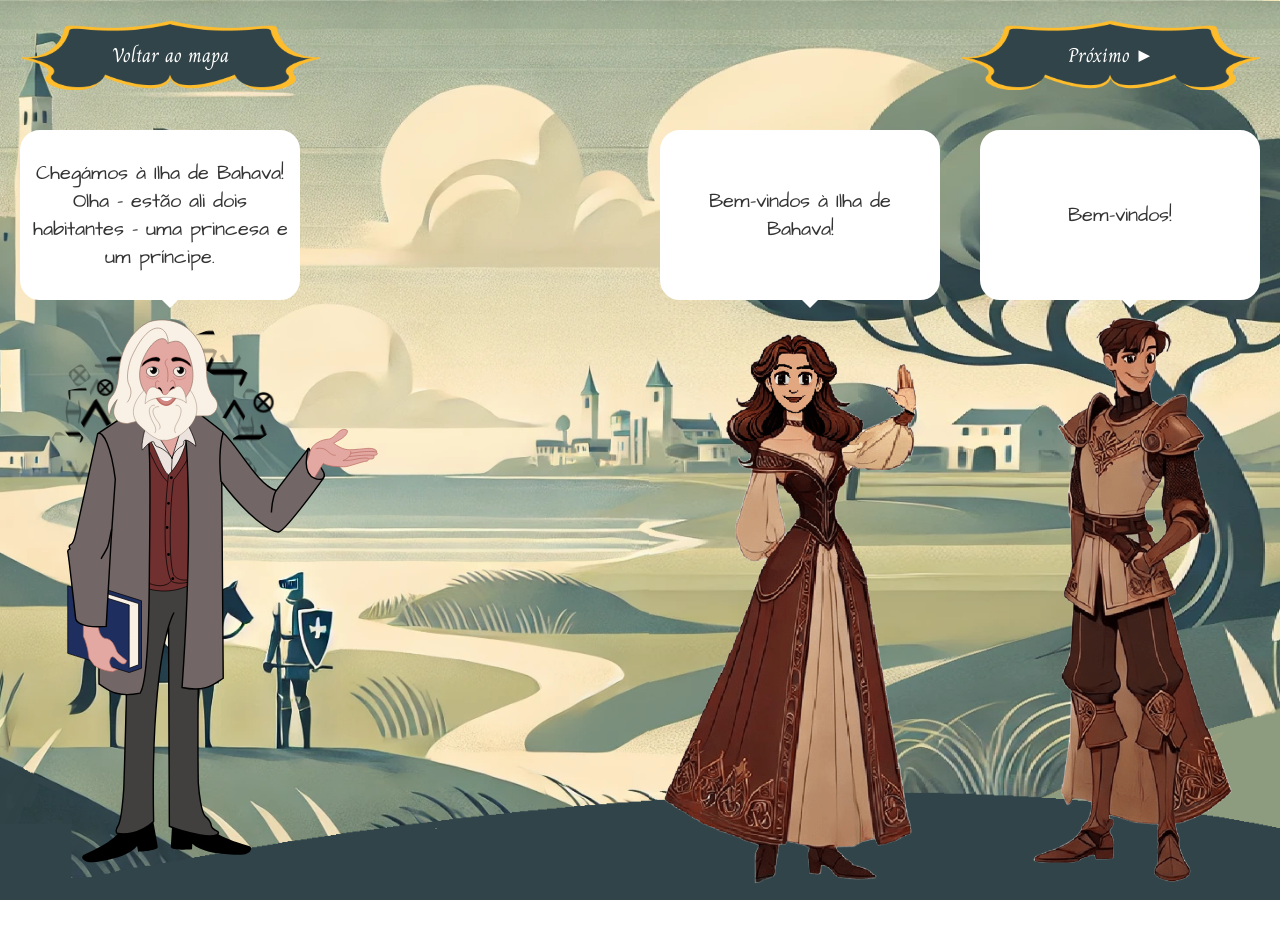
==== views/bahava_island/scenario1.html @ 15e49b1e "Add files via upload" ====
<head>
    <title>Ilha de Bahava</title>
    <link rel="stylesheet" href="../../styles/ilha_bahava.css">
</head>

<body>
    <div class="buttons-section">

        <div class="button" onclick="window.location.href = '../index.html'">Voltar ao mapa</div>
        
        <div class="buttons-sub-section" style="display: flex; flex-direction: row;">
            <div class="button">◀ Anterior</div>
            <div class="button">Próximo ▶</div>
        </div>
        
    </div>
    <div class="parent">
        <div class="div1"></div>
        <div class="div2">

            <div class="knowledge-base keep hidden">
                <div class="knowledge-base-content">
                    Base de Conhecimento
                    <p>Tanto os homens como as mulheres podem ser cavaleiros, escudeiros ou normais. </p>
                    <p><b>Cavaleiros</b> dizem sempre a <b style="color:rgb(34, 161, 51)">verdade</b></p>
                    <p><b>Escudeiros</b> <b style="color:rgb(161, 34, 34)">mentem</b> sempre.</p>
                    <p><b>Normais</b> dizem a <b style="color:rgb(34, 161, 51)">verdade</b> às vezes e <b style="color:rgb(161, 34, 34)">mentem</b> outras vezes.</p>
                    <p>Cavaleiros só podem casar com escudeiros, e escudeiros com cavaleiros.</p>
                    <p>Normais só podem casar com normais.</p>
                    <br>
                    Diálogo
                    <p><a class="scenario1-princess">Princesa:</a> <i>A lei matrimonial é sagrada!</i></p>
                    <p><a class="scenario1-prince">Príncipe:</a> <i>Normais só podem casar com normais.</i></p>
                    <p><a class="scenario1-prince">Príncipe:</a> <i>Tu não és normal!</i></p>
                    <p><a class="scenario1-princess">Princesa:</a> <i>Tu é que não és normal!</i></p>
                    <br>
                    Tabela de verdade
                    <div style="display: flex; flex-direction: column;">

                        <table id="scenario1-truth-table" border="1">
                            <thead>
                                <tr>
                                    <th></th>
                                    <th><a class="scenario1-prince">Príncipe:</a><br/>Cavaleiro</th>
                                    <th><a class="scenario1-prince">Príncipe:</a><br/>Escudeiro</th>
                                    <th><a class="scenario1-prince">Príncipe:</a><br/>Normal</th>
                                </tr>
                            </thead>
                            <tbody>
                                <!-- F: Cavaleiro -->
                                <tr>
                                    <th><a class="scenario1-princess">Princesa:</a><br/>Cavaleiro</th>
                                    <td>
                                        <input type="text" placeholder="V/F">
                                    </td>
                                    <td>
                                        <input type="text" placeholder="V/F">
                                    </td>
                                    <td>
                                        <input type="text" placeholder="V/F">
                                    </td>
                                </tr>
                                <!-- F: Escudeiro -->
                                <tr>
                                    <th><a class="scenario1-princess">Princesa:</a><br/>Escudeiro</th>
                                    <td>
                                        <input type="text" placeholder="V/F">
                                    </td>
                                    <td>
                                        <input type="text" placeholder="V/F"> 
                                    </td>
                                    <td>
                                        <input type="text" placeholder="V/F">
                                    </td>
                                </tr>
                                <!-- F: Normal -->
                                <tr>
                                    <th><a class="scenario1-princess">Princesa:</a><br/>Normal</th>
                                    <td>
                                        <input type="text" placeholder="V/F">
                                    </td>
                                    <td>
                                        <input type="text" placeholder="V/F">
                                    </td>
                                    <td>
                                        <input type="text" placeholder="V/F">
                                    </td>
                                </tr>
                            </tbody>
                        </table>

                        <br>
                        <div class="draggable-zone">
                            <div class="draggable" draggable="true">Escudeiro(a)</div>
                            <div class="draggable" draggable="true">Cavaleiro(a)</div>
                            <div class="draggable" draggable="true">Normal</div>
                        </div>
                        
                    </div>
                </div>
            </div>

        </div>
        <div class="div3">
            <div class="keep hidden princess-drop-zone-div">
                <div class="drop-zone princess" data-dropzone="1">
                    Arrasta aqui
                </div>
            </div>
        </div>
        <div class="div4">
            <div class="keep hidden prince-drop-zone-div">
                <div class="drop-zone prince" data-dropzone="2">
                    Arrasta aqui
                </div>
            </div>
        </div>
    </div>
    <script src="../../scripts/constants.js"></script>
    <script src="../../scripts/bahava_island/scenario1.js"></script>
</body>
---- styles/ilha_bahava.css ----
@import url('https://fonts.googleapis.com/css2?family=Charm:wght@400;700&display=swap');
@import url('https://fonts.googleapis.com/css2?family=Architects+Daughter&display=swap');

html, body {
    margin: 0;
    padding: 0;
}

body {
    background-image: url('../assets/images/ilhaBahava/background.png');
    background-size: cover;
    background-position: center center;
    background-repeat: no-repeat;
    background-attachment: fixed;
    color: #333;
    min-height: 100vh;
}

.buttons-section {
    padding:20px;
    height:10%;
    display: flex;
    justify-content: space-between;
    margin:0;
}

.button {
    background: url('../assets/images/ilhaBahava/button.png') no-repeat;
    width: 300px;
    height: 70px;
    background-size: 300px 70px;
    display: flex;
    align-items: center;     /* vertical alignment */
    justify-content: center; /* optional: horizontal centering */
    color: white;
    font-family: "Charm", cursive;
    font-size: 20px;
    cursor: pointer;
}

.parent {
    min-height: 90%;
    max-height: 90%;
    display: grid;
    grid-template-columns: 25% 25% 25% 25%;
    grid-template-rows: 90%;
    grid-row-gap: 0px;
    overflow: hidden;
    margin: 0;
}


.parent div img {
    max-height: 80%;
    min-height: 80%;
}

.div1 { grid-area: 1 / 1 / 2 / 2; }
.div2 { grid-area: 1 / 2 / 2 / 3; }
.div3 { grid-area: 1 / 3 / 2 / 4; }
.div4 { grid-area: 1 / 4 / 2 / 5; }


.div1, .div2, .div3, .div4 {
    display: flex;
    flex-direction: column;
    align-items: center;
    justify-content: space-between;
}
    

/* The speech bubble */
.speech-bubble {
    display: flex;
    justify-content: center;
    position: relative;
    width: 80%;
    min-height: 20%;
    max-height: 20%;
    padding: 10px;
    background: #fff;
    border: 2px solid white;
    border-radius: 20px;
    font-family: "Architects Daughter", cursive;
    font-size: 20;
    word-wrap: break-word;
    text-align: center;
    align-items: center;
}

.speech-bubble-empty{
    height: 20%;
    min-height: 20%;
    max-height: 20%;
    border: 2px solid transparent;
    padding: 10px;
}

.speech-bubble::after {
    content: "";
    position: absolute;
    bottom: -20px;
    left: 50%;
    border-width: 10px;
    border-style: solid;
    border-color: white transparent transparent transparent; 
}

.knowledge-base {
    background: url('../assets/images/papirus.svg') no-repeat;
    width: 65%;
    min-height: 90%;
    display: flex;
    /*align-items: center;   */  /* vertical alignment */
    /*justify-content: center; *//* optional: horizontal centering */
    font-family: "Charm", cursive;
    font-size: 16px;
    padding:10%;
    padding-left: 20%;
    padding-right: 20%;
}

.knowledge-base-content{
    min-height: 100%;
    min-width: 100%;
    overflow-y:scroll;
    overflow-x: hidden;
    padding-right: 5px;
}

.knowledge-base p{
    width: 100%;
    margin:0
}

.knowledge-base div table {
    width: 90%;
    table-layout: fixed;
}

#scenario1-truth-table input {
    min-width: none;
    width:100%;
    background-color: transparent;
    border: none;
    min-height: 100%;
}


.scenario1-princess {
    color: rgb(209, 117, 195)
}

.scenario1-prince {
    color: rgb(59, 139, 214)
}


/* The scrollbar “track”: the area the thumb (scroll handle) slides on */
::-webkit-scrollbar-track {
    background-color: transparent; /* light gray track */
}

/* The scrollbar “thumb”: the draggable element */
::-webkit-scrollbar-thumb {
    background-color: transparent;  /* main thumb color */
    border-radius: 4px;        /* round edges for a modern look */
}

/* Optional: hovered thumb color for interactivity */
::-webkit-scrollbar-thumb:hover {
    background-color: rgb(214, 189, 144);  /* main thumb color */
}

/* The scrollbar “corner” (bottom-right corner in case of horizontal + vertical) */
::-webkit-scrollbar-corner {
    background-color: transparent;
}

/* Set the width (vertical scrollbar) */
::-webkit-scrollbar {
    width: 8px;
}

/* Zone containing the 3 "infinite" source items */
.draggable-zone {
    border: 2px dashed #aaa;
    padding: 20px;
    display: flex;
    flex-direction: column;
    align-items: center;
    justify-content: space-evenly;
  }

  /* Each draggable "source" block */
  .draggable {
    width: 200px;;
    height: 30px;
    margin: 5px;
    background-color: rgb(49, 68, 73);
    color: white;
    text-align: center;
    cursor: move;
    user-select: none; /* prevents text selection on drag */
  }

.drop-zone {
    border: 2px dashed #ccc;
    padding: 10px;
    width: 200px;;
    height: 30px;
    font-family: "Charm", cursive;
    text-align: center;
    font-size:20px;
    font-weight: bold;
}

.align-vertical-end {
    display: flex; 
    flex-direction: column; 
    justify-items: flex-end;
    height: 20%;
}

.princess{
    background-color: rgba(209, 117, 195, 0.7);
}

.prince{
    background-color: rgba(59, 139, 214, 0.7);
}

.hidden {
    display: none !important;
}

.princess-drop-zone-div, .prince-drop-zone-div {
    height: 20%;
    min-height: 20%;
    max-height: 20%;
    display: flex;
    justify-content: center;
    align-items: center;
    border: 2px solid transparent;
    padding: 10px;
}
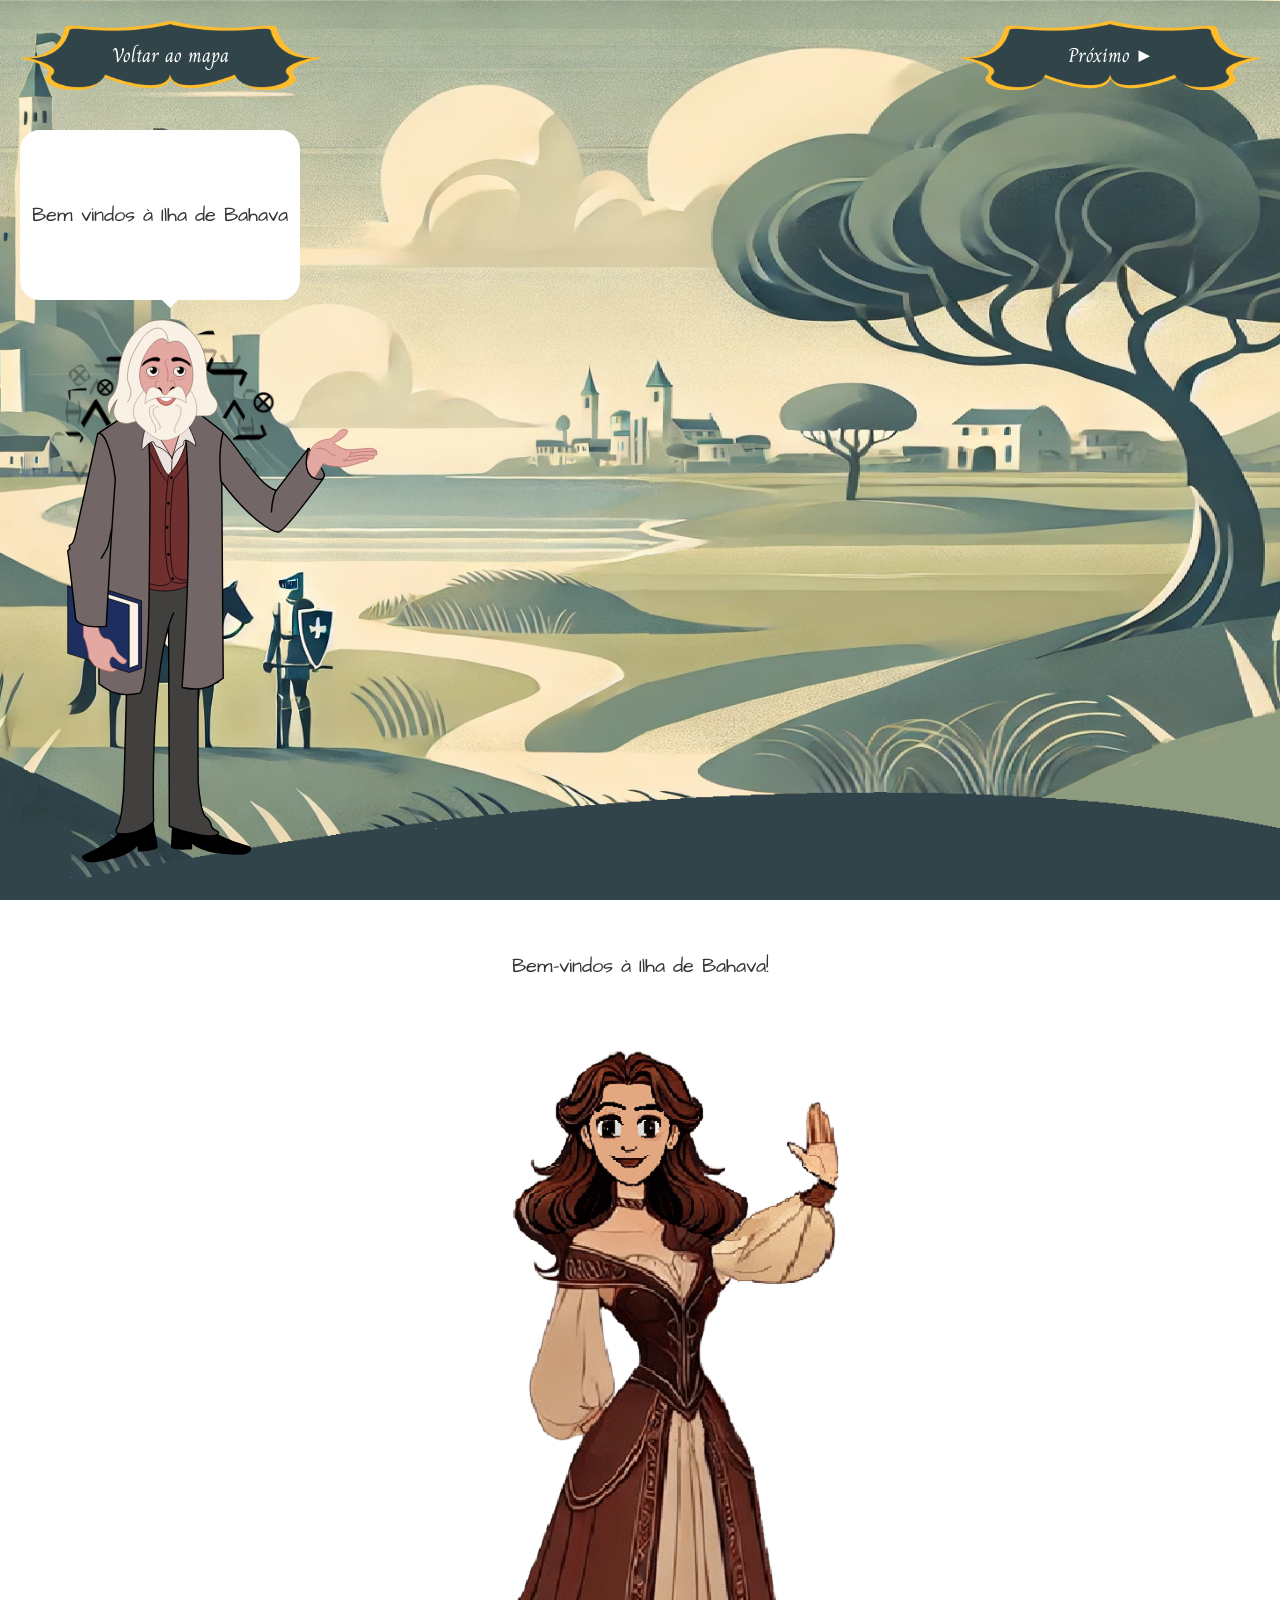
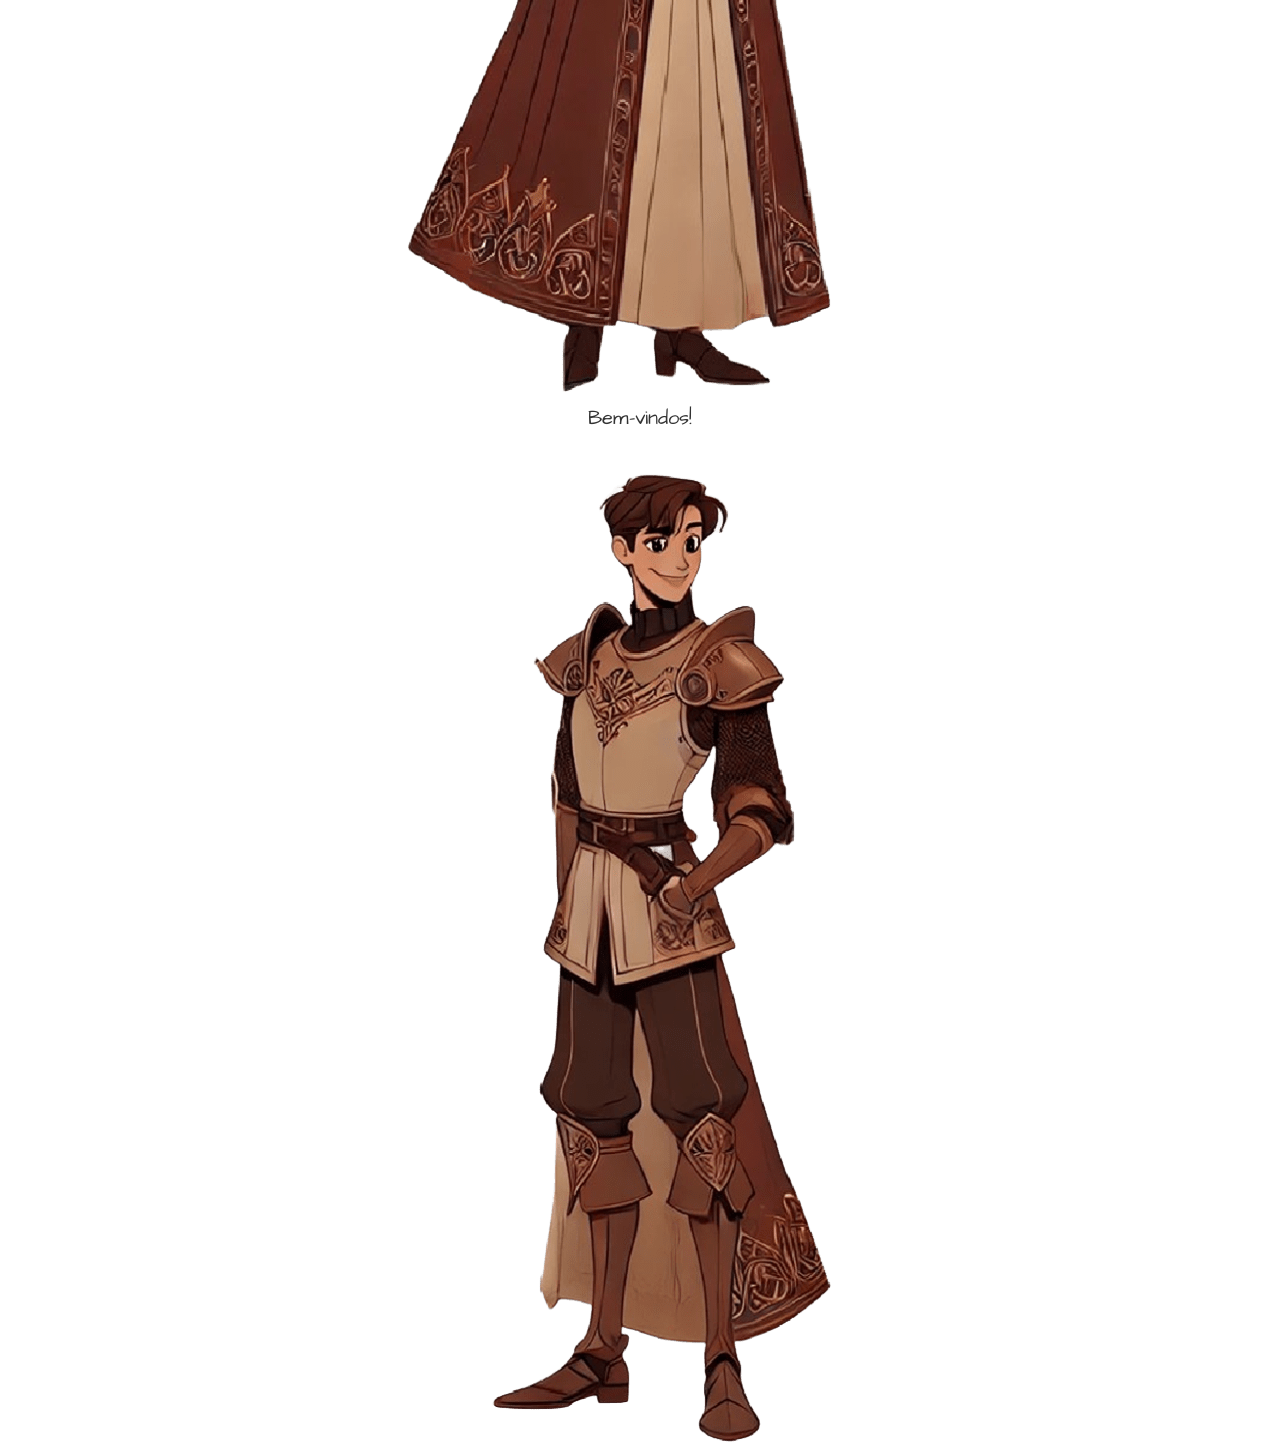
==== commit 8a819919: "Update scenario1.html" ====
--- a/views/bahava_island/scenario1.html
+++ b/views/bahava_island/scenario1.html
@@ -27,69 +27,7 @@
                     <p><b>Normais</b> dizem a <b style="color:rgb(34, 161, 51)">verdade</b> às vezes e <b style="color:rgb(161, 34, 34)">mentem</b> outras vezes.</p>
                     <p>Cavaleiros só podem casar com escudeiros, e escudeiros com cavaleiros.</p>
                     <p>Normais só podem casar com normais.</p>
-                    <br>
-                    Diálogo
-                    <p><a class="scenario1-princess">Princesa:</a> <i>A lei matrimonial é sagrada!</i></p>
-                    <p><a class="scenario1-prince">Príncipe:</a> <i>Normais só podem casar com normais.</i></p>
-                    <p><a class="scenario1-prince">Príncipe:</a> <i>Tu não és normal!</i></p>
-                    <p><a class="scenario1-princess">Princesa:</a> <i>Tu é que não és normal!</i></p>
-                    <br>
-                    Tabela de verdade
-                    <div style="display: flex; flex-direction: column;">
-
-                        <table id="scenario1-truth-table" border="1">
-                            <thead>
-                                <tr>
-                                    <th></th>
-                                    <th><a class="scenario1-prince">Príncipe:</a><br/>Cavaleiro</th>
-                                    <th><a class="scenario1-prince">Príncipe:</a><br/>Escudeiro</th>
-                                    <th><a class="scenario1-prince">Príncipe:</a><br/>Normal</th>
-                                </tr>
-                            </thead>
-                            <tbody>
-                                <!-- F: Cavaleiro -->
-                                <tr>
-                                    <th><a class="scenario1-princess">Princesa:</a><br/>Cavaleiro</th>
-                                    <td>
-                                        <input type="text" placeholder="V/F">
-                                    </td>
-                                    <td>
-                                        <input type="text" placeholder="V/F">
-                                    </td>
-                                    <td>
-                                        <input type="text" placeholder="V/F">
-                                    </td>
-                                </tr>
-                                <!-- F: Escudeiro -->
-                                <tr>
-                                    <th><a class="scenario1-princess">Princesa:</a><br/>Escudeiro</th>
-                                    <td>
-                                        <input type="text" placeholder="V/F">
-                                    </td>
-                                    <td>
-                                        <input type="text" placeholder="V/F"> 
-                                    </td>
-                                    <td>
-                                        <input type="text" placeholder="V/F">
-                                    </td>
-                                </tr>
-                                <!-- F: Normal -->
-                                <tr>
-                                    <th><a class="scenario1-princess">Princesa:</a><br/>Normal</th>
-                                    <td>
-                                        <input type="text" placeholder="V/F">
-                                    </td>
-                                    <td>
-                                        <input type="text" placeholder="V/F">
-                                    </td>
-                                    <td>
-                                        <input type="text" placeholder="V/F">
-                                    </td>
-                                </tr>
-                            </tbody>
-                        </table>
-
-                        <br>
+                    
                         <div class="draggable-zone">
                             <div class="draggable" draggable="true">Escudeiro(a)</div>
                             <div class="draggable" draggable="true">Cavaleiro(a)</div>
@@ -118,4 +56,4 @@
     </div>
     <script src="../../scripts/constants.js"></script>
     <script src="../../scripts/bahava_island/scenario1.js"></script>
-</body>+</body>
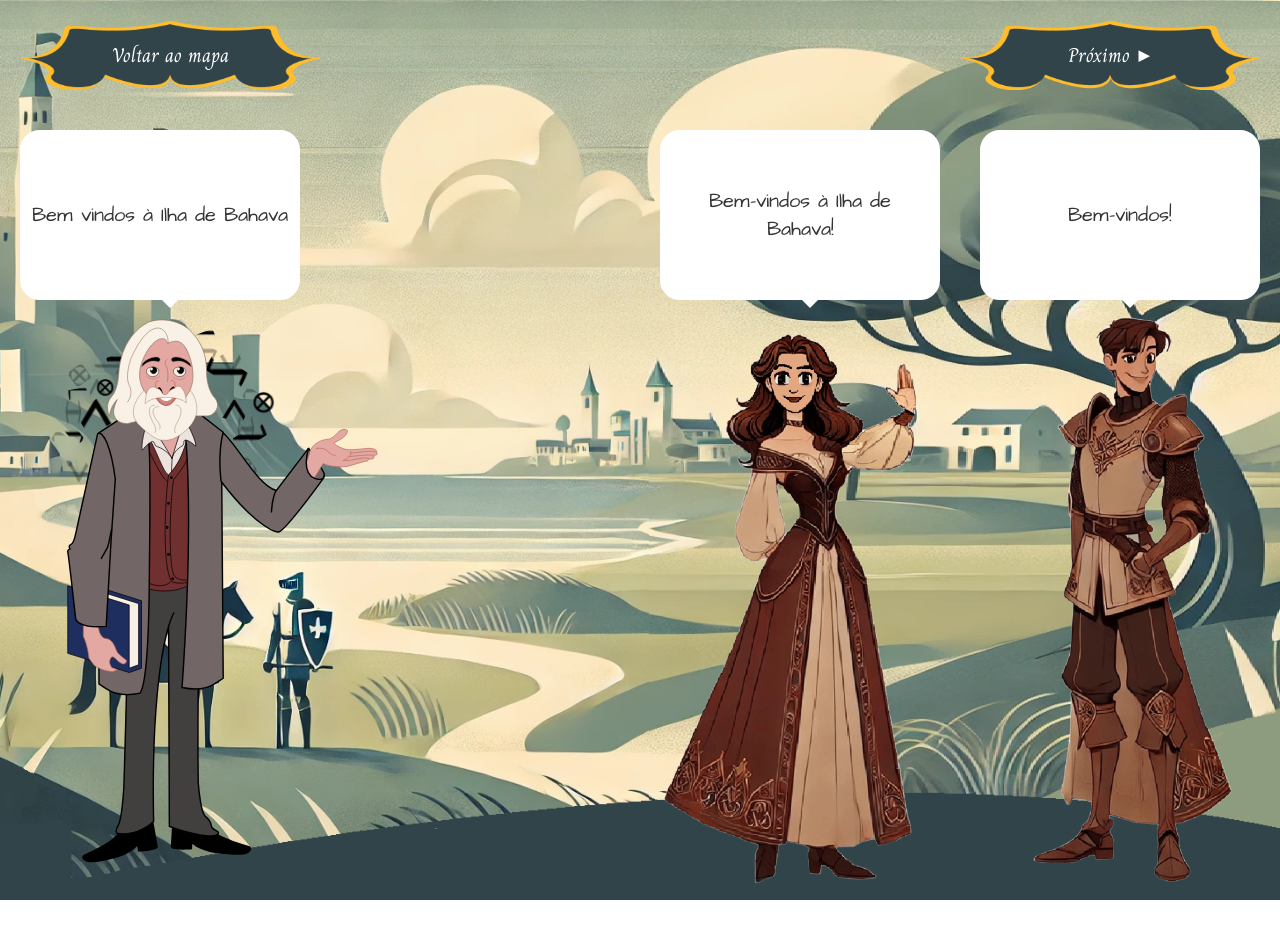
==== commit fe5c4549: "Update scenario1.html" ====
--- a/views/bahava_island/scenario1.html
+++ b/views/bahava_island/scenario1.html
@@ -27,6 +27,19 @@
                     <p><b>Normais</b> dizem a <b style="color:rgb(34, 161, 51)">verdade</b> às vezes e <b style="color:rgb(161, 34, 34)">mentem</b> outras vezes.</p>
                     <p>Cavaleiros só podem casar com escudeiros, e escudeiros com cavaleiros.</p>
                     <p>Normais só podem casar com normais.</p>
+                    <br>
+                    Diálogo
+                    <p><a class="scenario1-princess">Princesa:</a> <i>A lei matrimonial é sagrada!</i></p>
+                    <p><a class="scenario1-prince">Príncipe:</a> <i>Normais só podem casar com normais.</i></p>
+                    <p><a class="scenario1-prince">Príncipe:</a> <i>Tu não és normal!</i></p>
+                    <p><a class="scenario1-princess">Princesa:</a> <i>Tu é que não és normal!</i></p>
+                    <br>
+                    Tabela de verdade
+                    <div style="display: flex; flex-direction: column;">
+
+                        
+
+                        <br>
                     
                         <div class="draggable-zone">
                             <div class="draggable" draggable="true">Escudeiro(a)</div>
